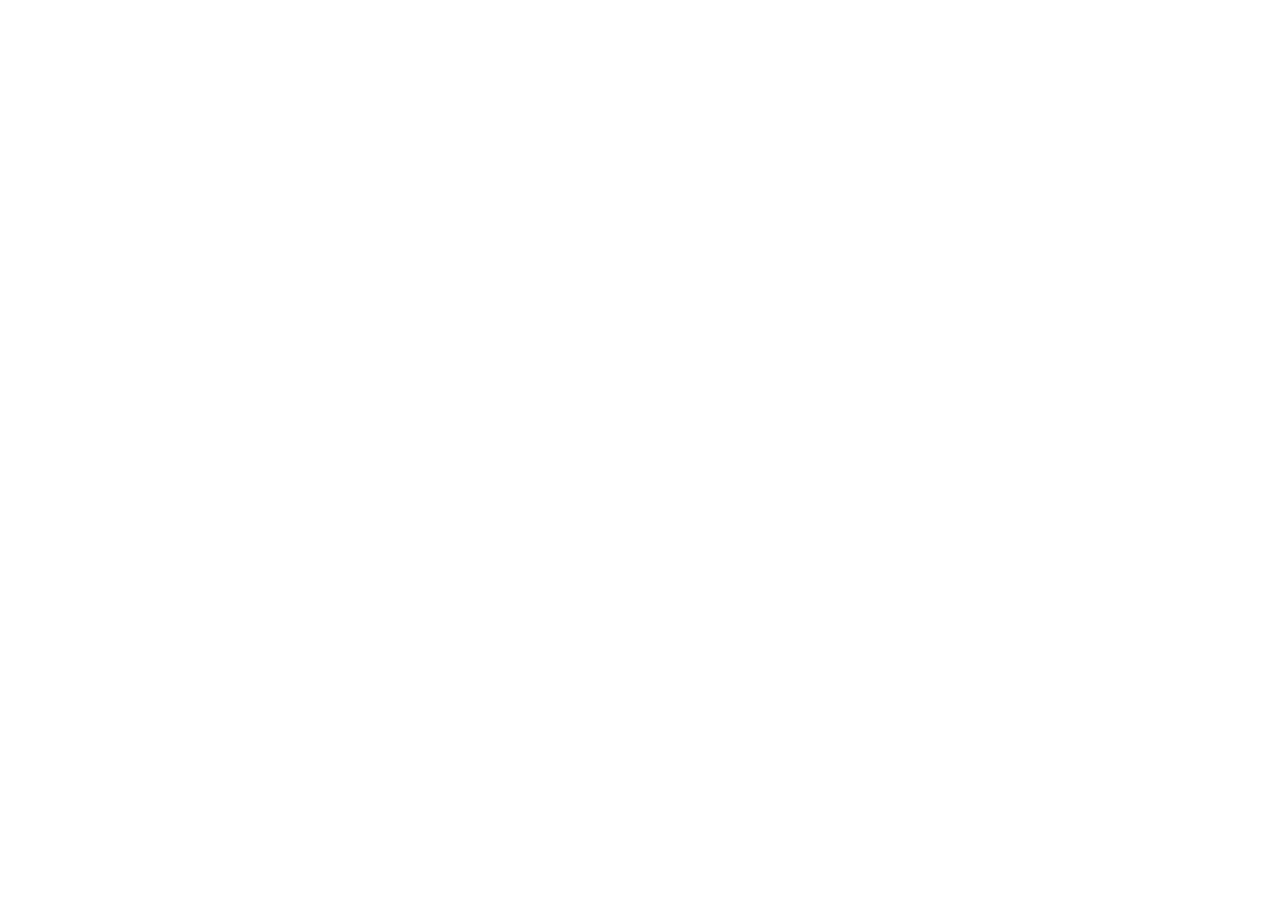
==== index.html @ d774755e "Add Karlskrona map using Leaflet" ====
<!DOCTYPE html>
<html lang="en">
<head>
    <meta charset="UTF-8">
    <meta name="viewport" content="width=device-width, initial-scale=1.0">
    <title>Karlskrona Map</title>
    <link rel="stylesheet" href="https://unpkg.com/leaflet@1.9.4/dist/leaflet.css" integrity="sha256-p4NxAoJBhIIN+hmNHrzRCf9tD/miZyoHS5obTRR9BMY=" crossorigin=""/>
    <style>
        body {
            margin: 0;
            padding: 0;
        }
        #map {
            height: 100vh;
            width: 100vw;
        }
    </style>
</head>
<body>
    <div id="map"></div>
    <script src="https://unpkg.com/leaflet@1.9.4/dist/leaflet.js" integrity="sha256-20nQCchB9co0qIjJZRGuk2/Z9VM+kNiyxNV1lvTlZBo=" crossorigin=""></script>
    <script>
        const map = L.map('map').setView([56.1612, 15.5869], 13);

        L.tileLayer('https://tile.openstreetmap.org/{z}/{x}/{y}.png', {
            maxZoom: 19,
            attribution: '&copy; <a href="http://www.openstreetmap.org/copyright">OpenStreetMap</a>'
        }).addTo(map);

        L.marker([56.1612, 15.5869]).addTo(map)
            .bindPopup('Welcome to Karlskrona!')
            .openPopup();
    </script>
</body>
</html>
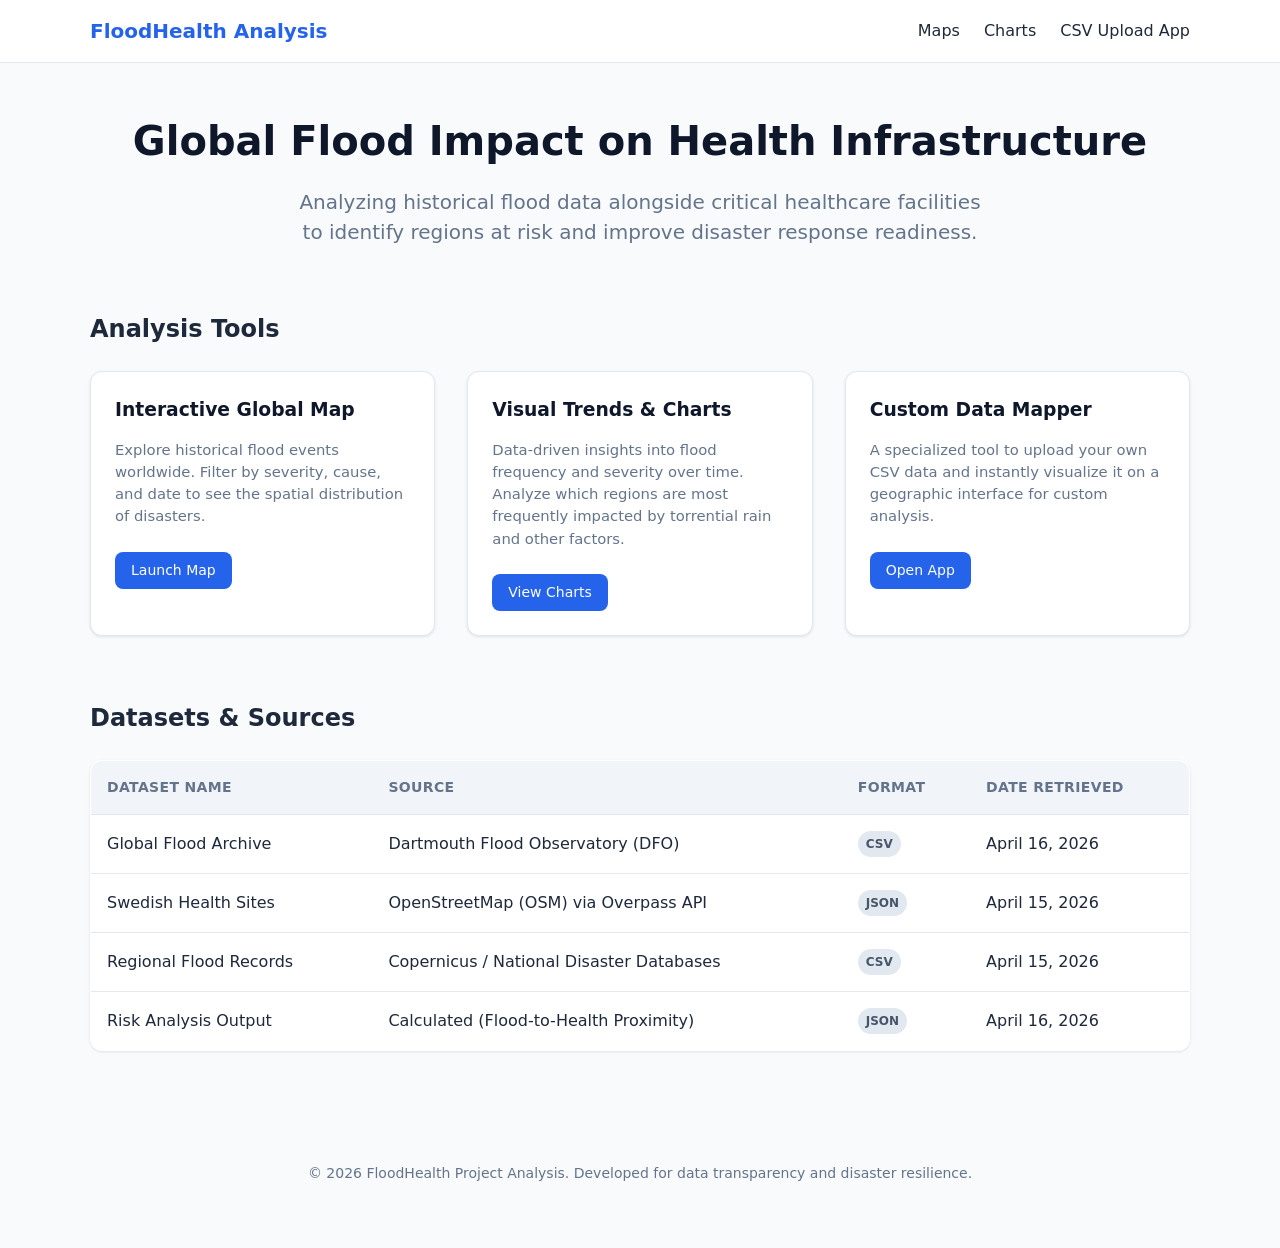
==== commit 6005e24a: "Add professional card-based landing page with dataset metadata" ====
--- a/index.html
+++ b/index.html
@@ -3,33 +3,275 @@
 <head>
     <meta charset="UTF-8">
     <meta name="viewport" content="width=device-width, initial-scale=1.0">
-    <title>Karlskrona Map</title>
-    <link rel="stylesheet" href="https://unpkg.com/leaflet@1.9.4/dist/leaflet.css" integrity="sha256-p4NxAoJBhIIN+hmNHrzRCf9tD/miZyoHS5obTRR9BMY=" crossorigin=""/>
+    <title>Flood Risk & Health Site Analysis</title>
     <style>
+        :root {
+            --primary: #2563eb;
+            --primary-dark: #1d4ed8;
+            --secondary: #64748b;
+            --bg: #f8fafc;
+            --card-bg: #ffffff;
+            --text: #1e293b;
+            --text-muted: #64748b;
+            --border: #e2e8f0;
+        }
+
         body {
+            font-family: 'Segoe UI', system-ui, -apple-system, sans-serif;
+            background-color: var(--bg);
+            color: var(--text);
             margin: 0;
-            padding: 0;
-        }
-        #map {
-            height: 100vh;
-            width: 100vw;
+            line-height: 1.5;
+        }
+
+        header {
+            background: white;
+            border-bottom: 1px solid var(--border);
+            position: sticky;
+            top: 0;
+            z-index: 50;
+        }
+
+        nav {
+            max-width: 1100px;
+            margin: 0 auto;
+            padding: 1rem 2rem;
+            display: flex;
+            justify-content: space-between;
+            align-items: center;
+        }
+
+        .logo {
+            font-weight: 700;
+            font-size: 1.25rem;
+            color: var(--primary);
+            text-decoration: none;
+        }
+
+        .nav-links {
+            display: flex;
+            gap: 1.5rem;
+        }
+
+        .nav-links a {
+            text-decoration: none;
+            color: var(--text);
+            font-weight: 500;
+            transition: color 0.2s;
+        }
+
+        .nav-links a:hover {
+            color: var(--primary);
+        }
+
+        main {
+            max-width: 1100px;
+            margin: 3rem auto;
+            padding: 0 2rem;
+        }
+
+        .hero {
+            text-align: center;
+            margin-bottom: 4rem;
+        }
+
+        .hero h1 {
+            font-size: 2.5rem;
+            margin-bottom: 1rem;
+            color: #0f172a;
+        }
+
+        .hero p {
+            font-size: 1.25rem;
+            color: var(--text-muted);
+            max-width: 700px;
+            margin: 0 auto;
+        }
+
+        .section-title {
+            font-size: 1.5rem;
+            margin-bottom: 1.5rem;
+            display: flex;
+            align-items: center;
+            gap: 0.5rem;
+        }
+
+        .grid {
+            display: grid;
+            grid-template-columns: repeat(auto-fit, minmax(300px, 1fr));
+            gap: 2rem;
+            margin-bottom: 4rem;
+        }
+
+        .card {
+            background: var(--card-bg);
+            border: 1px solid var(--border);
+            border-radius: 0.75rem;
+            padding: 1.5rem;
+            box-shadow: 0 1px 3px rgba(0,0,0,0.1);
+            transition: transform 0.2s, box-shadow 0.2s;
+        }
+
+        .card:hover {
+            transform: translateY(-4px);
+            box-shadow: 0 10px 15px -3px rgba(0,0,0,0.1);
+        }
+
+        .card h3 {
+            margin-top: 0;
+            margin-bottom: 0.75rem;
+            color: #0f172a;
+        }
+
+        .card p {
+            color: var(--text-muted);
+            font-size: 0.925rem;
+            margin-bottom: 1.5rem;
+        }
+
+        .btn {
+            display: inline-block;
+            background: var(--primary);
+            color: white;
+            padding: 0.5rem 1rem;
+            border-radius: 0.5rem;
+            text-decoration: none;
+            font-weight: 500;
+            font-size: 0.875rem;
+            transition: background 0.2s;
+        }
+
+        .btn:hover {
+            background: var(--primary-dark);
+        }
+
+        .dataset-table {
+            width: 100%;
+            border-collapse: collapse;
+            background: white;
+            border-radius: 0.75rem;
+            overflow: hidden;
+            box-shadow: 0 1px 3px rgba(0,0,0,0.1);
+            border: 1px solid var(--border);
+        }
+
+        .dataset-table th, .dataset-table td {
+            text-align: left;
+            padding: 1rem;
+            border-bottom: 1px solid var(--border);
+        }
+
+        .dataset-table th {
+            background: #f1f5f9;
+            font-weight: 600;
+            font-size: 0.875rem;
+            color: var(--secondary);
+            text-transform: uppercase;
+            letter-spacing: 0.025em;
+        }
+
+        .dataset-table tr:last-child td {
+            border-bottom: none;
+        }
+
+        .badge {
+            display: inline-block;
+            padding: 0.25rem 0.5rem;
+            border-radius: 9999px;
+            font-size: 0.75rem;
+            font-weight: 600;
+            background: #e2e8f0;
+            color: #475569;
+        }
+
+        footer {
+            text-align: center;
+            padding: 4rem 0;
+            color: var(--text-muted);
+            font-size: 0.875rem;
         }
     </style>
 </head>
 <body>
-    <div id="map"></div>
-    <script src="https://unpkg.com/leaflet@1.9.4/dist/leaflet.js" integrity="sha256-20nQCchB9co0qIjJZRGuk2/Z9VM+kNiyxNV1lvTlZBo=" crossorigin=""></script>
-    <script>
-        const map = L.map('map').setView([56.1612, 15.5869], 13);
-
-        L.tileLayer('https://tile.openstreetmap.org/{z}/{x}/{y}.png', {
-            maxZoom: 19,
-            attribution: '&copy; <a href="http://www.openstreetmap.org/copyright">OpenStreetMap</a>'
-        }).addTo(map);
-
-        L.marker([56.1612, 15.5869]).addTo(map)
-            .bindPopup('Welcome to Karlskrona!')
-            .openPopup();
-    </script>
+
+<header>
+    <nav>
+        <a href="#" class="logo">FloodHealth Analysis</a>
+        <div class="nav-links">
+            <a href="flood-map/index.html">Maps</a>
+            <a href="flood_analysis.html">Charts</a>
+            <a href="v0_file/public/disaster-mapper.html">CSV Upload App</a>
+        </div>
+    </nav>
+</header>
+
+<main>
+    <section class="hero">
+        <h1>Global Flood Impact on Health Infrastructure</h1>
+        <p>Analyzing historical flood data alongside critical healthcare facilities to identify regions at risk and improve disaster response readiness.</p>
+    </section>
+
+    <h2 class="section-title">Analysis Tools</h2>
+    <div class="grid">
+        <div class="card">
+            <h3>Interactive Global Map</h3>
+            <p>Explore historical flood events worldwide. Filter by severity, cause, and date to see the spatial distribution of disasters.</p>
+            <a href="flood-map/index.html" class="btn">Launch Map</a>
+        </div>
+        <div class="card">
+            <h3>Visual Trends & Charts</h3>
+            <p>Data-driven insights into flood frequency and severity over time. Analyze which regions are most frequently impacted by torrential rain and other factors.</p>
+            <a href="flood_analysis.html" class="btn">View Charts</a>
+        </div>
+        <div class="card">
+            <h3>Custom Data Mapper</h3>
+            <p>A specialized tool to upload your own CSV data and instantly visualize it on a geographic interface for custom analysis.</p>
+            <a href="v0_file/public/disaster-mapper.html" class="btn">Open App</a>
+        </div>
+    </div>
+
+    <h2 class="section-title">Datasets & Sources</h2>
+    <table class="dataset-table">
+        <thead>
+            <tr>
+                <th>Dataset Name</th>
+                <th>Source</th>
+                <th>Format</th>
+                <th>Date Retrieved</th>
+            </tr>
+        </thead>
+        <tbody>
+            <tr>
+                <td>Global Flood Archive</td>
+                <td>Dartmouth Flood Observatory (DFO)</td>
+                <td><span class="badge">CSV</span></td>
+                <td>April 16, 2026</td>
+            </tr>
+            <tr>
+                <td>Swedish Health Sites</td>
+                <td>OpenStreetMap (OSM) via Overpass API</td>
+                <td><span class="badge">JSON</span></td>
+                <td>April 15, 2026</td>
+            </tr>
+            <tr>
+                <td>Regional Flood Records</td>
+                <td>Copernicus / National Disaster Databases</td>
+                <td><span class="badge">CSV</span></td>
+                <td>April 15, 2026</td>
+            </tr>
+            <tr>
+                <td>Risk Analysis Output</td>
+                <td>Calculated (Flood-to-Health Proximity)</td>
+                <td><span class="badge">JSON</span></td>
+                <td>April 16, 2026</td>
+            </tr>
+        </tbody>
+    </table>
+</main>
+
+<footer>
+    &copy; 2026 FloodHealth Project Analysis. Developed for data transparency and disaster resilience.
+</footer>
+
 </body>
 </html>
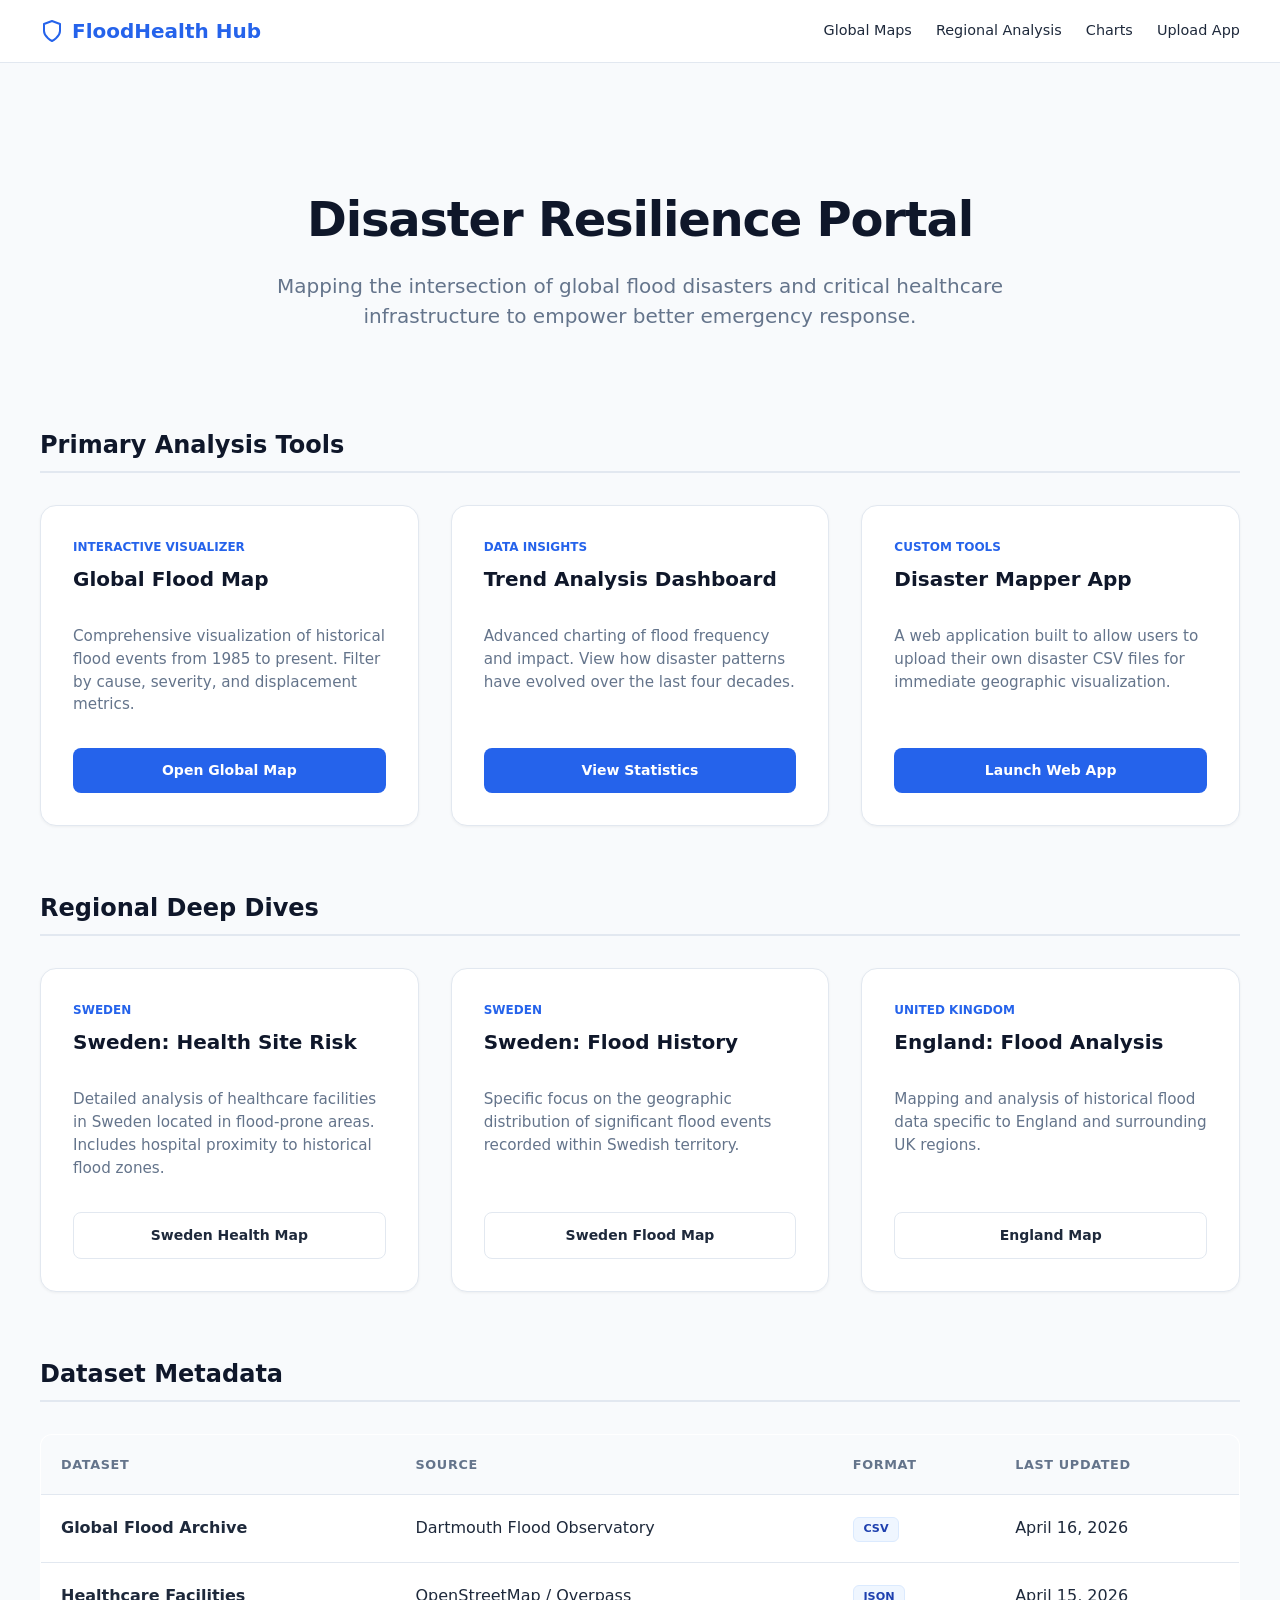
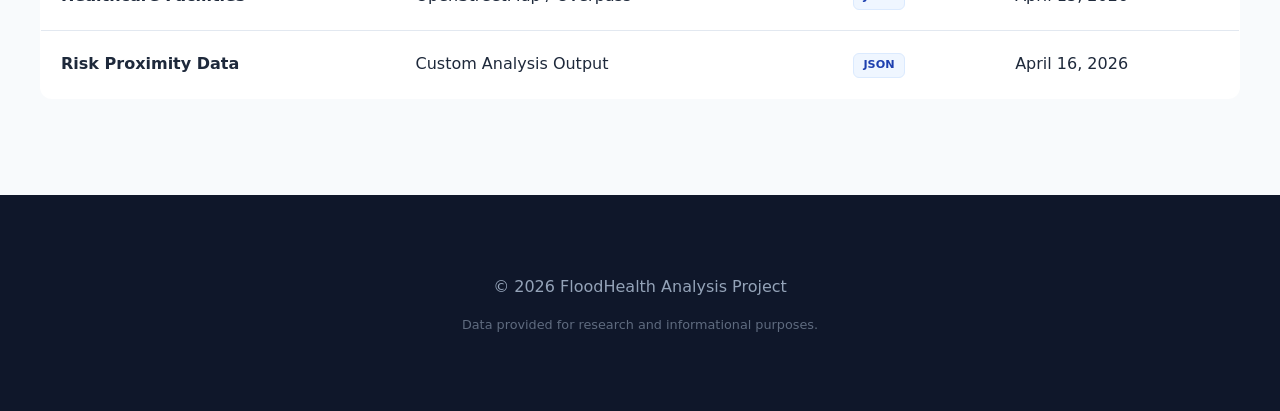
==== commit 860b061f: "Update landing page hub with regional map links" ====
--- a/index.html
+++ b/index.html
@@ -3,7 +3,7 @@
 <head>
     <meta charset="UTF-8">
     <meta name="viewport" content="width=device-width, initial-scale=1.0">
-    <title>Flood Risk & Health Site Analysis</title>
+    <title>Flood Risk & Health Site Analysis Hub</title>
     <style>
         :root {
             --primary: #2563eb;
@@ -14,6 +14,7 @@
             --text: #1e293b;
             --text-muted: #64748b;
             --border: #e2e8f0;
+            --accent: #3b82f6;
         }
 
         body {
@@ -29,11 +30,11 @@
             border-bottom: 1px solid var(--border);
             position: sticky;
             top: 0;
-            z-index: 50;
+            z-index: 100;
         }
 
         nav {
-            max-width: 1100px;
+            max-width: 1200px;
             margin: 0 auto;
             padding: 1rem 2rem;
             display: flex;
@@ -46,6 +47,9 @@
             font-size: 1.25rem;
             color: var(--primary);
             text-decoration: none;
+            display: flex;
+            align-items: center;
+            gap: 0.5rem;
         }
 
         .nav-links {
@@ -57,6 +61,7 @@
             text-decoration: none;
             color: var(--text);
             font-weight: 500;
+            font-size: 0.9rem;
             transition: color 0.2s;
         }
 
@@ -65,7 +70,7 @@
         }
 
         main {
-            max-width: 1100px;
+            max-width: 1200px;
             margin: 3rem auto;
             padding: 0 2rem;
         }
@@ -73,76 +78,108 @@
         .hero {
             text-align: center;
             margin-bottom: 4rem;
+            padding: 2rem 0;
         }
 
         .hero h1 {
-            font-size: 2.5rem;
+            font-size: 3rem;
             margin-bottom: 1rem;
             color: #0f172a;
+            letter-spacing: -0.025em;
         }
 
         .hero p {
             font-size: 1.25rem;
             color: var(--text-muted);
-            max-width: 700px;
+            max-width: 800px;
             margin: 0 auto;
         }
 
-        .section-title {
+        .section-header {
+            border-bottom: 2px solid var(--border);
+            padding-bottom: 0.5rem;
+            margin-bottom: 2rem;
+            margin-top: 4rem;
+            display: flex;
+            justify-content: space-between;
+            align-items: flex-end;
+        }
+
+        .section-header h2 {
+            margin: 0;
             font-size: 1.5rem;
-            margin-bottom: 1.5rem;
-            display: flex;
-            align-items: center;
-            gap: 0.5rem;
+            color: #0f172a;
         }
 
         .grid {
             display: grid;
-            grid-template-columns: repeat(auto-fit, minmax(300px, 1fr));
+            grid-template-columns: repeat(auto-fit, minmax(340px, 1fr));
             gap: 2rem;
-            margin-bottom: 4rem;
         }
 
         .card {
             background: var(--card-bg);
             border: 1px solid var(--border);
-            border-radius: 0.75rem;
-            padding: 1.5rem;
-            box-shadow: 0 1px 3px rgba(0,0,0,0.1);
-            transition: transform 0.2s, box-shadow 0.2s;
+            border-radius: 1rem;
+            padding: 2rem;
+            box-shadow: 0 1px 3px rgba(0,0,0,0.05);
+            transition: all 0.3s cubic-bezier(0.4, 0, 0.2, 1);
+            display: flex;
+            flex-direction: column;
         }
 
         .card:hover {
-            transform: translateY(-4px);
-            box-shadow: 0 10px 15px -3px rgba(0,0,0,0.1);
+            transform: translateY(-5px);
+            box-shadow: 0 20px 25px -5px rgba(0,0,0,0.1), 0 10px 10px -5px rgba(0,0,0,0.04);
+            border-color: var(--accent);
         }
 
         .card h3 {
             margin-top: 0;
-            margin-bottom: 0.75rem;
+            margin-bottom: 1rem;
             color: #0f172a;
+            font-size: 1.25rem;
         }
 
         .card p {
             color: var(--text-muted);
-            font-size: 0.925rem;
-            margin-bottom: 1.5rem;
+            font-size: 0.95rem;
+            margin-bottom: 2rem;
+            flex-grow: 1;
         }
 
         .btn {
-            display: inline-block;
+            display: inline-flex;
+            align-items: center;
+            justify-content: center;
             background: var(--primary);
             color: white;
-            padding: 0.5rem 1rem;
+            padding: 0.75rem 1.5rem;
             border-radius: 0.5rem;
             text-decoration: none;
-            font-weight: 500;
+            font-weight: 600;
             font-size: 0.875rem;
             transition: background 0.2s;
+            gap: 0.5rem;
         }
 
         .btn:hover {
             background: var(--primary-dark);
+        }
+
+        .btn-outline {
+            background: transparent;
+            border: 1px solid var(--border);
+            color: var(--text);
+        }
+
+        .btn-outline:hover {
+            background: #f1f5f9;
+            border-color: var(--secondary);
+        }
+
+        .metadata-section {
+            margin-top: 4rem;
         }
 
         .dataset-table {
@@ -151,44 +188,50 @@
             background: white;
             border-radius: 0.75rem;
             overflow: hidden;
-            box-shadow: 0 1px 3px rgba(0,0,0,0.1);
             border: 1px solid var(--border);
         }
 
         .dataset-table th, .dataset-table td {
             text-align: left;
-            padding: 1rem;
+            padding: 1.25rem;
             border-bottom: 1px solid var(--border);
         }
 
         .dataset-table th {
-            background: #f1f5f9;
+            background: #f8fafc;
             font-weight: 600;
-            font-size: 0.875rem;
+            font-size: 0.8rem;
             color: var(--secondary);
             text-transform: uppercase;
-            letter-spacing: 0.025em;
-        }
-
-        .dataset-table tr:last-child td {
-            border-bottom: none;
+            letter-spacing: 0.05em;
         }
 
         .badge {
             display: inline-block;
-            padding: 0.25rem 0.5rem;
-            border-radius: 9999px;
+            padding: 0.2rem 0.6rem;
+            border-radius: 6px;
+            font-size: 0.7rem;
+            font-weight: 700;
+            background: #eff6ff;
+            color: #1e40af;
+            border: 1px solid #dbeafe;
+        }
+
+        footer {
+            background: #0f172a;
+            color: #94a3b8;
+            text-align: center;
+            padding: 4rem 2rem;
+            margin-top: 6rem;
+        }
+
+        .tag {
             font-size: 0.75rem;
-            font-weight: 600;
-            background: #e2e8f0;
-            color: #475569;
-        }
-
-        footer {
-            text-align: center;
-            padding: 4rem 0;
-            color: var(--text-muted);
-            font-size: 0.875rem;
+            color: var(--primary);
+            font-weight: 700;
+            text-transform: uppercase;
+            margin-bottom: 0.5rem;
+            display: block;
         }
     </style>
 </head>
@@ -196,72 +239,101 @@
 
 <header>
     <nav>
-        <a href="#" class="logo">FloodHealth Analysis</a>
+        <a href="#" class="logo">
+            <svg width="24" height="24" viewBox="0 0 24 24" fill="none" stroke="currentColor" stroke-width="2" stroke-linecap="round" stroke-linejoin="round"><path d="M12 22s8-4 8-10V5l-8-3-8 3v7c0 6 8 10 8 10z"></path></svg>
+            FloodHealth Hub
+        </a>
         <div class="nav-links">
-            <a href="flood-map/index.html">Maps</a>
+            <a href="#global">Global Maps</a>
+            <a href="#regional">Regional Analysis</a>
             <a href="flood_analysis.html">Charts</a>
-            <a href="v0_file/public/disaster-mapper.html">CSV Upload App</a>
+            <a href="v0_file/public/disaster-mapper.html">Upload App</a>
         </div>
     </nav>
 </header>
 
 <main>
     <section class="hero">
-        <h1>Global Flood Impact on Health Infrastructure</h1>
-        <p>Analyzing historical flood data alongside critical healthcare facilities to identify regions at risk and improve disaster response readiness.</p>
+        <h1>Disaster Resilience Portal</h1>
+        <p>Mapping the intersection of global flood disasters and critical healthcare infrastructure to empower better emergency response.</p>
     </section>
 
-    <h2 class="section-title">Analysis Tools</h2>
+    <div class="section-header" id="global">
+        <h2>Primary Analysis Tools</h2>
+    </div>
     <div class="grid">
         <div class="card">
-            <h3>Interactive Global Map</h3>
-            <p>Explore historical flood events worldwide. Filter by severity, cause, and date to see the spatial distribution of disasters.</p>
-            <a href="flood-map/index.html" class="btn">Launch Map</a>
-        </div>
-        <div class="card">
-            <h3>Visual Trends & Charts</h3>
-            <p>Data-driven insights into flood frequency and severity over time. Analyze which regions are most frequently impacted by torrential rain and other factors.</p>
-            <a href="flood_analysis.html" class="btn">View Charts</a>
-        </div>
-        <div class="card">
-            <h3>Custom Data Mapper</h3>
-            <p>A specialized tool to upload your own CSV data and instantly visualize it on a geographic interface for custom analysis.</p>
-            <a href="v0_file/public/disaster-mapper.html" class="btn">Open App</a>
-        </div>
-    </div>
-
-    <h2 class="section-title">Datasets & Sources</h2>
+            <span class="tag">Interactive Visualizer</span>
+            <h3>Global Flood Map</h3>
+            <p>Comprehensive visualization of historical flood events from 1985 to present. Filter by cause, severity, and displacement metrics.</p>
+            <a href="flood-map/index.html" class="btn">Open Global Map</a>
+        </div>
+        <div class="card">
+            <span class="tag">Data Insights</span>
+            <h3>Trend Analysis Dashboard</h3>
+            <p>Advanced charting of flood frequency and impact. View how disaster patterns have evolved over the last four decades.</p>
+            <a href="flood_analysis.html" class="btn">View Statistics</a>
+        </div>
+        <div class="card">
+            <span class="tag">Custom Tools</span>
+            <h3>Disaster Mapper App</h3>
+            <p>A web application built to allow users to upload their own disaster CSV files for immediate geographic visualization.</p>
+            <a href="v0_file/public/disaster-mapper.html" class="btn">Launch Web App</a>
+        </div>
+    </div>
+
+    <div class="section-header" id="regional">
+        <h2>Regional Deep Dives</h2>
+    </div>
+    <div class="grid">
+        <div class="card">
+            <span class="tag">Sweden</span>
+            <h3>Sweden: Health Site Risk</h3>
+            <p>Detailed analysis of healthcare facilities in Sweden located in flood-prone areas. Includes hospital proximity to historical flood zones.</p>
+            <a href="sweden-map/index.html" class="btn btn-outline">Sweden Health Map</a>
+        </div>
+        <div class="card">
+            <span class="tag">Sweden</span>
+            <h3>Sweden: Flood History</h3>
+            <p>Specific focus on the geographic distribution of significant flood events recorded within Swedish territory.</p>
+            <a href="sweden-floods-map/index.html" class="btn btn-outline">Sweden Flood Map</a>
+        </div>
+        <div class="card">
+            <span class="tag">United Kingdom</span>
+            <h3>England: Flood Analysis</h3>
+            <p>Mapping and analysis of historical flood data specific to England and surrounding UK regions.</p>
+            <a href="england-map/index.html" class="btn btn-outline">England Map</a>
+        </div>
+    </div>
+
+    <div class="section-header">
+        <h2>Dataset Metadata</h2>
+    </div>
     <table class="dataset-table">
         <thead>
             <tr>
-                <th>Dataset Name</th>
+                <th>Dataset</th>
                 <th>Source</th>
                 <th>Format</th>
-                <th>Date Retrieved</th>
+                <th>Last Updated</th>
             </tr>
         </thead>
         <tbody>
             <tr>
-                <td>Global Flood Archive</td>
-                <td>Dartmouth Flood Observatory (DFO)</td>
+                <td><strong>Global Flood Archive</strong></td>
+                <td>Dartmouth Flood Observatory</td>
                 <td><span class="badge">CSV</span></td>
                 <td>April 16, 2026</td>
             </tr>
             <tr>
-                <td>Swedish Health Sites</td>
-                <td>OpenStreetMap (OSM) via Overpass API</td>
+                <td><strong>Healthcare Facilities</strong></td>
+                <td>OpenStreetMap / Overpass</td>
                 <td><span class="badge">JSON</span></td>
                 <td>April 15, 2026</td>
             </tr>
             <tr>
-                <td>Regional Flood Records</td>
-                <td>Copernicus / National Disaster Databases</td>
-                <td><span class="badge">CSV</span></td>
-                <td>April 15, 2026</td>
-            </tr>
-            <tr>
-                <td>Risk Analysis Output</td>
-                <td>Calculated (Flood-to-Health Proximity)</td>
+                <td><strong>Risk Proximity Data</strong></td>
+                <td>Custom Analysis Output</td>
                 <td><span class="badge">JSON</span></td>
                 <td>April 16, 2026</td>
             </tr>
@@ -270,7 +342,8 @@
 </main>
 
 <footer>
-    &copy; 2026 FloodHealth Project Analysis. Developed for data transparency and disaster resilience.
+    <p>&copy; 2026 FloodHealth Analysis Project</p>
+    <p style="font-size: 0.8rem; margin-top: 1rem; opacity: 0.6;">Data provided for research and informational purposes.</p>
 </footer>
 
 </body>
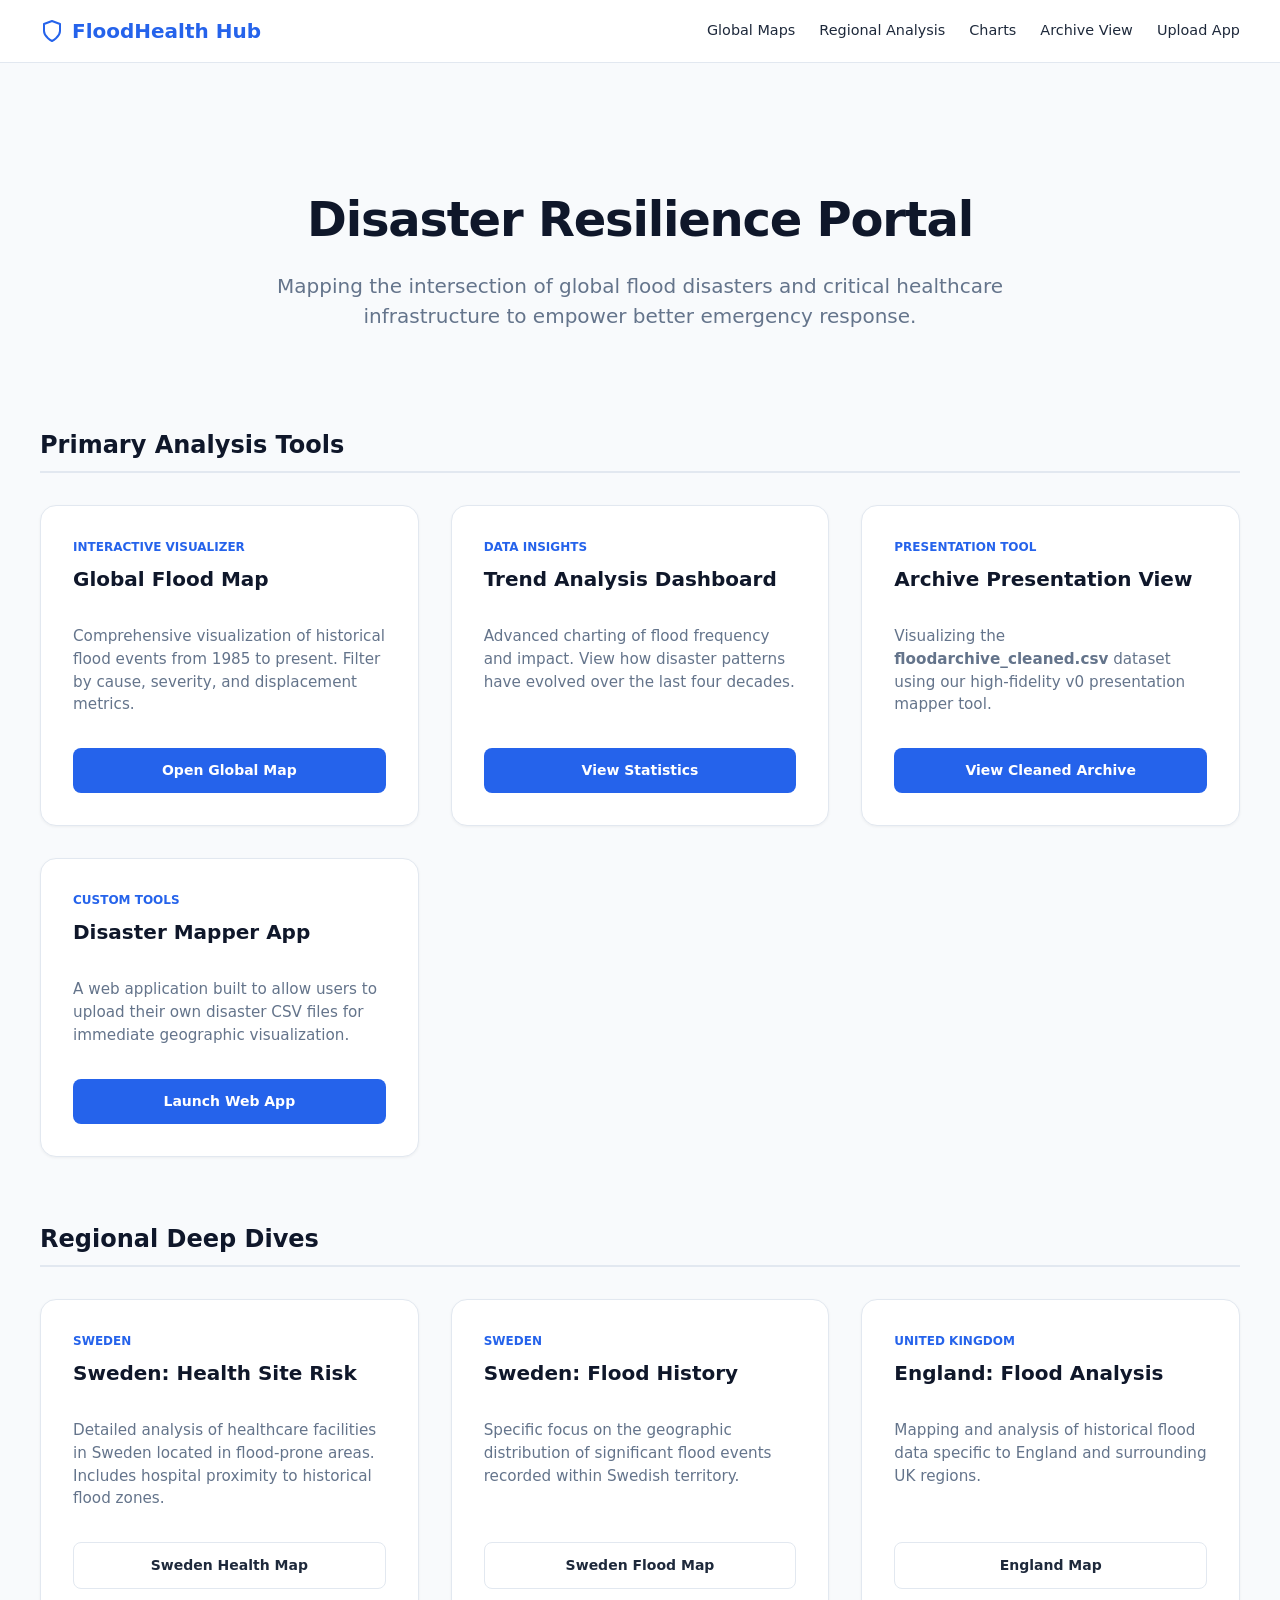
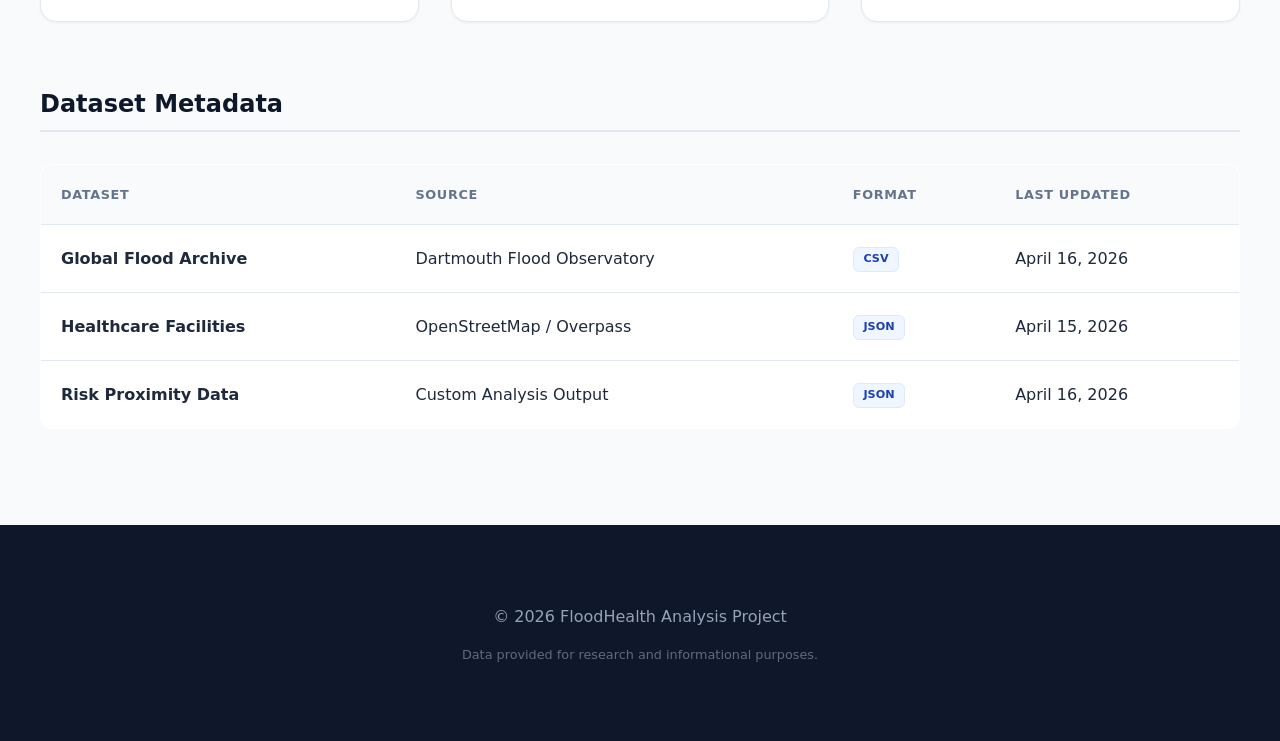
==== commit d64211ea: "Add 4th analysis tool for Archive Presentation View" ====
--- a/index.html
+++ b/index.html
@@ -247,6 +247,7 @@
             <a href="#global">Global Maps</a>
             <a href="#regional">Regional Analysis</a>
             <a href="flood_analysis.html">Charts</a>
+            <a href="v0_file/public/disaster-mapper.html">Archive View</a>
             <a href="v0_file/public/disaster-mapper.html">Upload App</a>
         </div>
     </nav>
@@ -273,6 +274,12 @@
             <h3>Trend Analysis Dashboard</h3>
             <p>Advanced charting of flood frequency and impact. View how disaster patterns have evolved over the last four decades.</p>
             <a href="flood_analysis.html" class="btn">View Statistics</a>
+        </div>
+        <div class="card">
+            <span class="tag">Presentation Tool</span>
+            <h3>Archive Presentation View</h3>
+            <p>Visualizing the <strong>floodarchive_cleaned.csv</strong> dataset using our high-fidelity v0 presentation mapper tool.</p>
+            <a href="v0_file/public/disaster-mapper.html" class="btn">View Cleaned Archive</a>
         </div>
         <div class="card">
             <span class="tag">Custom Tools</span>
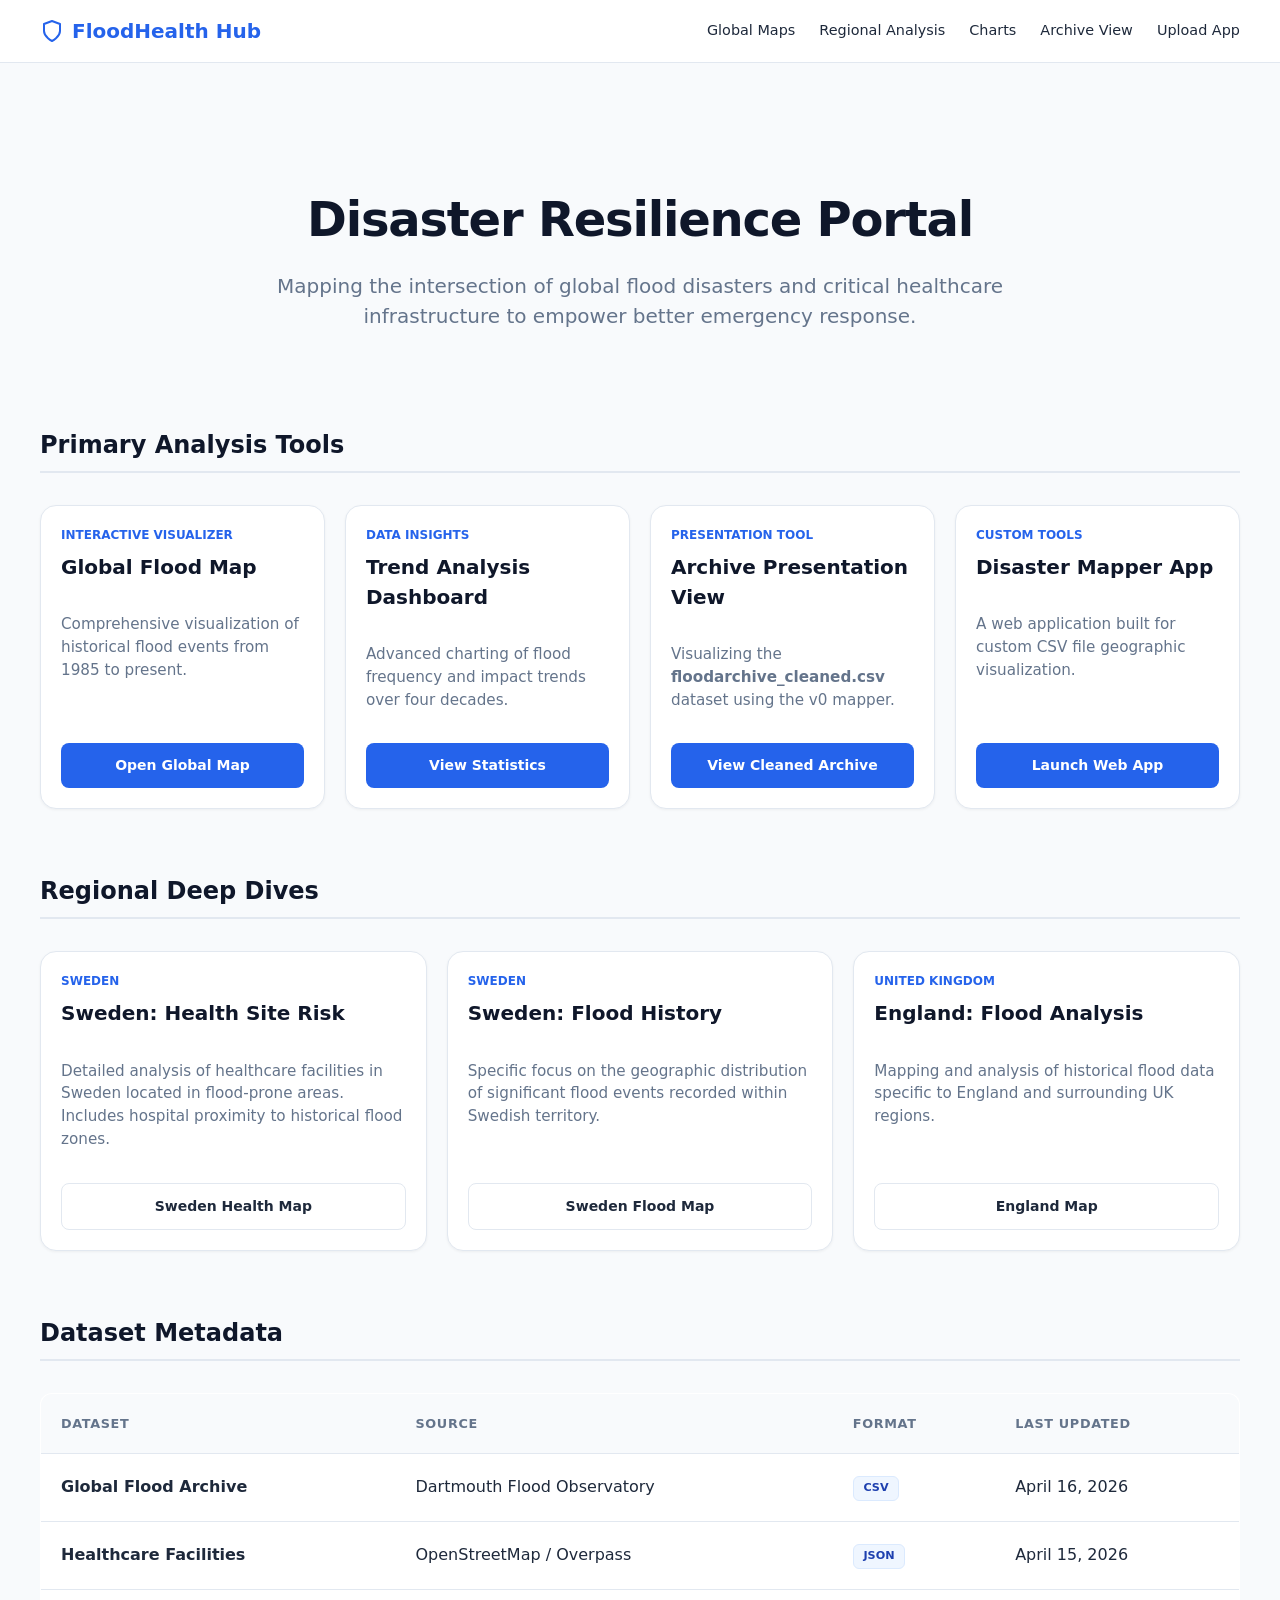
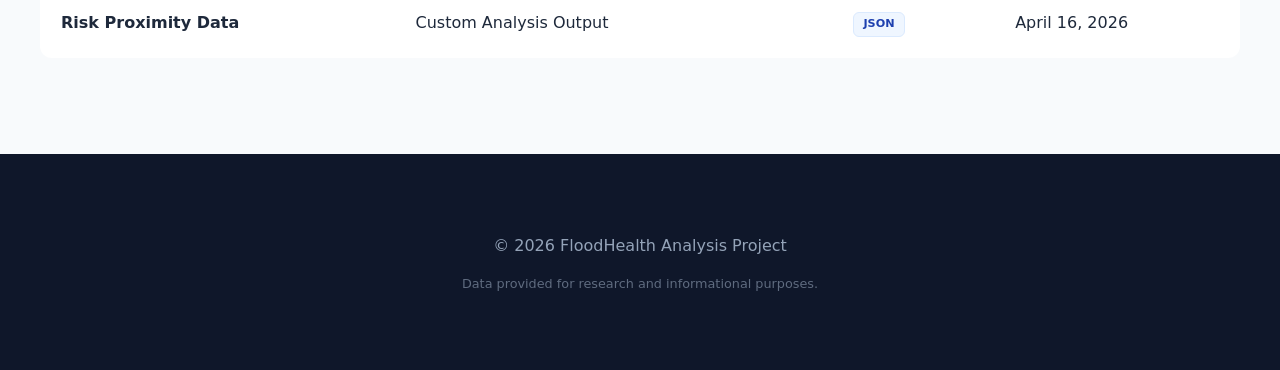
==== commit 721aeeba: "Resize analysis tools to one row and enable auto-loading for Cleaned Archive View" ====
--- a/index.html
+++ b/index.html
@@ -113,15 +113,15 @@
 
         .grid {
             display: grid;
-            grid-template-columns: repeat(auto-fit, minmax(340px, 1fr));
-            gap: 2rem;
+            grid-template-columns: repeat(auto-fit, minmax(240px, 1fr));
+            gap: 1.25rem;
         }
 
         .card {
             background: var(--card-bg);
             border: 1px solid var(--border);
             border-radius: 1rem;
-            padding: 2rem;
+            padding: 1.25rem;
             box-shadow: 0 1px 3px rgba(0,0,0,0.05);
             transition: all 0.3s cubic-bezier(0.4, 0, 0.2, 1);
             display: flex;
@@ -247,7 +247,7 @@
             <a href="#global">Global Maps</a>
             <a href="#regional">Regional Analysis</a>
             <a href="flood_analysis.html">Charts</a>
-            <a href="v0_file/public/disaster-mapper.html">Archive View</a>
+            <a href="v0_file/public/disaster-mapper.html?data=../../floodarchive_cleaned.csv">Archive View</a>
             <a href="v0_file/public/disaster-mapper.html">Upload App</a>
         </div>
     </nav>
@@ -266,25 +266,25 @@
         <div class="card">
             <span class="tag">Interactive Visualizer</span>
             <h3>Global Flood Map</h3>
-            <p>Comprehensive visualization of historical flood events from 1985 to present. Filter by cause, severity, and displacement metrics.</p>
+            <p>Comprehensive visualization of historical flood events from 1985 to present.</p>
             <a href="flood-map/index.html" class="btn">Open Global Map</a>
         </div>
         <div class="card">
             <span class="tag">Data Insights</span>
             <h3>Trend Analysis Dashboard</h3>
-            <p>Advanced charting of flood frequency and impact. View how disaster patterns have evolved over the last four decades.</p>
+            <p>Advanced charting of flood frequency and impact trends over four decades.</p>
             <a href="flood_analysis.html" class="btn">View Statistics</a>
         </div>
         <div class="card">
             <span class="tag">Presentation Tool</span>
             <h3>Archive Presentation View</h3>
-            <p>Visualizing the <strong>floodarchive_cleaned.csv</strong> dataset using our high-fidelity v0 presentation mapper tool.</p>
-            <a href="v0_file/public/disaster-mapper.html" class="btn">View Cleaned Archive</a>
+            <p>Visualizing the <strong>floodarchive_cleaned.csv</strong> dataset using the v0 mapper.</p>
+            <a href="v0_file/public/disaster-mapper.html?data=../../floodarchive_cleaned.csv" class="btn">View Cleaned Archive</a>
         </div>
         <div class="card">
             <span class="tag">Custom Tools</span>
             <h3>Disaster Mapper App</h3>
-            <p>A web application built to allow users to upload their own disaster CSV files for immediate geographic visualization.</p>
+            <p>A web application built for custom CSV file geographic visualization.</p>
             <a href="v0_file/public/disaster-mapper.html" class="btn">Launch Web App</a>
         </div>
     </div>
